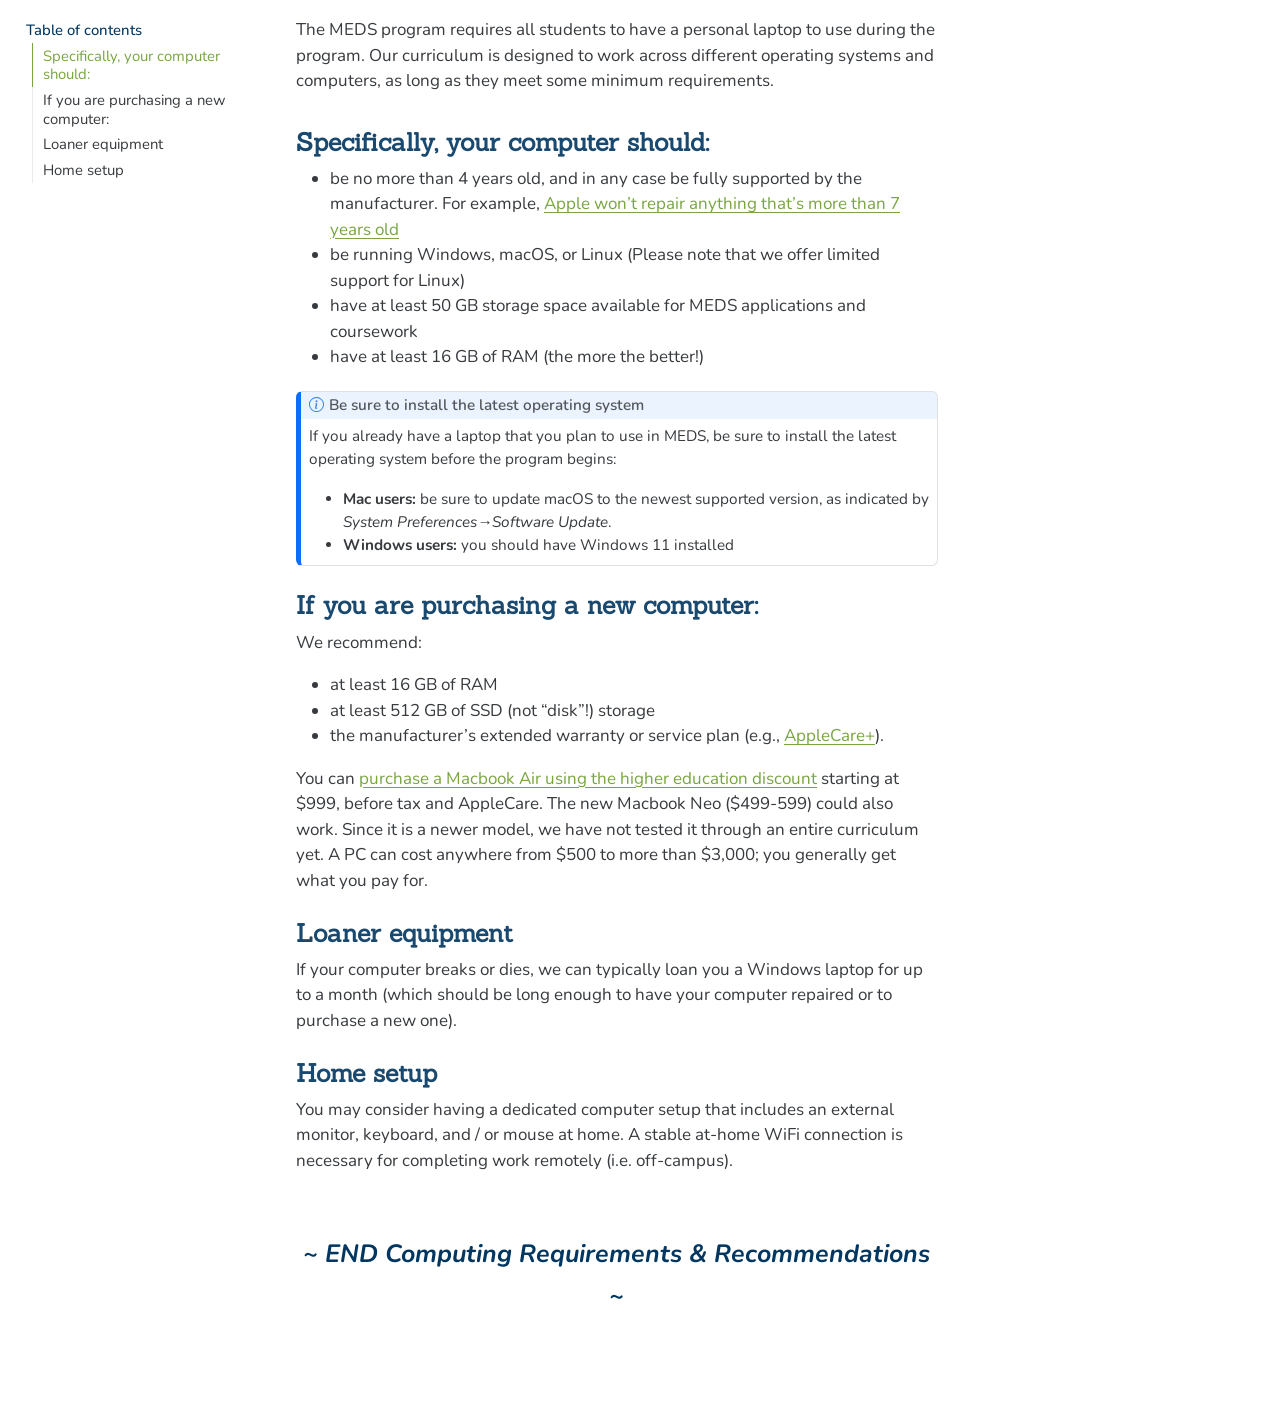
==== comp-reqs.html @ 6bcb0247 "updated computer requirements" ====
<!DOCTYPE html>
<html xmlns="http://www.w3.org/1999/xhtml" lang="en" xml:lang="en"><head>

<meta charset="utf-8">
<meta name="generator" content="quarto-1.8.25">

<meta name="viewport" content="width=device-width, initial-scale=1.0, user-scalable=yes">


<title>comp-reqs</title>
<style>
code{white-space: pre-wrap;}
span.smallcaps{font-variant: small-caps;}
div.columns{display: flex; gap: min(4vw, 1.5em);}
div.column{flex: auto; overflow-x: auto;}
div.hanging-indent{margin-left: 1.5em; text-indent: -1.5em;}
ul.task-list{list-style: none;}
ul.task-list li input[type="checkbox"] {
  width: 0.8em;
  margin: 0 0.8em 0.2em -1em; /* quarto-specific, see https://github.com/quarto-dev/quarto-cli/issues/4556 */ 
  vertical-align: middle;
}
</style>


<script src="comp-reqs_files/libs/clipboard/clipboard.min.js"></script>
<script src="comp-reqs_files/libs/quarto-html/quarto.js" type="module"></script>
<script src="comp-reqs_files/libs/quarto-html/tabsets/tabsets.js" type="module"></script>
<script src="comp-reqs_files/libs/quarto-html/axe/axe-check.js" type="module"></script>
<script src="comp-reqs_files/libs/quarto-html/popper.min.js"></script>
<script src="comp-reqs_files/libs/quarto-html/tippy.umd.min.js"></script>
<script src="comp-reqs_files/libs/quarto-html/anchor.min.js"></script>
<link href="comp-reqs_files/libs/quarto-html/tippy.css" rel="stylesheet">
<link href="comp-reqs_files/libs/quarto-html/quarto-syntax-highlighting-cd4e4562af9062d9f200841793bf5c06.css" rel="stylesheet" id="quarto-text-highlighting-styles">
<script src="comp-reqs_files/libs/bootstrap/bootstrap.min.js"></script>
<link href="comp-reqs_files/libs/bootstrap/bootstrap-icons.css" rel="stylesheet">
<link href="comp-reqs_files/libs/bootstrap/bootstrap-346fa3a6c0a122e5150178d646d0d5ee.min.css" rel="stylesheet" append-hash="true" id="quarto-bootstrap" data-mode="light">
<style>html{ scroll-behavior: smooth; }</style>


</head>

<body class="quarto-light">

<div id="quarto-content" class="page-columns page-rows-contents page-layout-article toc-left">
<div id="quarto-sidebar-toc-left" class="sidebar toc-left">
  <nav id="TOC" role="doc-toc" class="toc-active">
    <h2 id="toc-title">Table of contents</h2>
   
  <ul>
  <li><a href="#req-comp-specs" id="toc-req-comp-specs" class="nav-link active" data-scroll-target="#req-comp-specs">Specifically, your computer should:</a></li>
  <li><a href="#new-comps" id="toc-new-comps" class="nav-link" data-scroll-target="#new-comps">If you are purchasing a new computer:</a></li>
  <li><a href="#loaner-equipment" id="toc-loaner-equipment" class="nav-link" data-scroll-target="#loaner-equipment">Loaner equipment</a></li>
  <li><a href="#home-setup" id="toc-home-setup" class="nav-link" data-scroll-target="#home-setup">Home setup</a></li>
  </ul>
</nav>
</div>
<div id="quarto-margin-sidebar" class="sidebar margin-sidebar zindex-bottom">
</div>
<main class="content" id="quarto-document-content">




<p>The MEDS program requires all students to have a personal laptop to use during the program. Our curriculum is designed to work across different operating systems and computers, as long as they meet some minimum requirements.</p>
<section id="req-comp-specs" class="level3">
<h3 class="anchored" data-anchor-id="req-comp-specs">Specifically, your computer should:</h3>
<ul>
<li>be no more than 4 years old, and in any case be fully supported by the manufacturer. For example, <a href="https://support.apple.com/en-us/HT201624">Apple won’t repair anything that’s more than 7 years old</a><br>
</li>
<li>be running Windows, macOS, or Linux (Please note that we offer limited support for Linux)<br>
</li>
<li>have at least 50 GB storage space available for MEDS applications and coursework<br>
</li>
<li>have at least 16 GB of RAM (the more the better!)</li>
</ul>
<div class="callout callout-style-default callout-note callout-titled">
<div class="callout-header d-flex align-content-center">
<div class="callout-icon-container">
<i class="callout-icon"></i>
</div>
<div class="callout-title-container flex-fill">
<span class="screen-reader-only">Note</span>Be sure to install the latest operating system
</div>
</div>
<div class="callout-body-container callout-body">
<p>If you already have a laptop that you plan to use in MEDS, be sure to install the latest operating system before the program begins:</p>
<ul>
<li><strong>Mac users:</strong> be sure to update macOS to the newest supported version, as indicated by <em>System Preferences→Software Update</em>.</li>
<li><strong>Windows users:</strong> you should have Windows 11 installed</li>
</ul>
</div>
</div>
</section>
<section id="new-comps" class="level3">
<h3 class="anchored" data-anchor-id="new-comps">If you are purchasing a new computer:</h3>
<p>We recommend:</p>
<ul>
<li>at least 16 GB of RAM</li>
<li>at least 512 GB of SSD (not “disk”!) storage</li>
<li>the manufacturer’s extended warranty or service plan (e.g., <a href="https://www.apple.com/support/products/mac/">AppleCare+</a>).</li>
</ul>
<!-- ~~If you are trying to decide between Mac and Windows we would recommend a Mac, but if you purchase or already have a Windows PC, don’t worry that will be just fine as long as it meets our minimum requirements.~~ Choosing between a Mac and Windows machine (aka a PC) can be a personal and / or financial preference. If you're having trouble deciding between the two, we recommend a Mac -- these are popular and user-friendly machines, and the majority of our instructors / staff are Mac users. -->
<p>You can <a href="https://www.apple.com/us-hed/shop">purchase a Macbook Air using the higher education discount</a> starting at $999, before tax and AppleCare. The new Macbook Neo ($499-599) could also work. Since it is a newer model, we have not tested it through an entire curriculum yet. A PC can cost anywhere from $500 to more than $3,000; you generally get what you pay for.</p>
</section>
<section id="loaner-equipment" class="level3">
<h3 class="anchored" data-anchor-id="loaner-equipment">Loaner equipment</h3>
<p>If your computer breaks or dies, we can typically loan you a Windows laptop for up to a month (which should be long enough to have your computer repaired or to purchase a new one).</p>
</section>
<section id="home-setup" class="level3">
<h3 class="anchored" data-anchor-id="home-setup">Home setup</h3>
<p>You may consider having a dedicated computer setup that includes an external monitor, keyboard, and / or mouse at home. A stable at-home WiFi connection is necessary for completing work remotely (i.e.&nbsp;off-campus).</p>
<p><br></p>
<div class="center-text body-text-l dark-blue-text">
<p><strong><em>~ END Computing Requirements &amp; Recommendations ~</em></strong></p>
</div>
</section>

</main>
<!-- /main column -->
<script id="quarto-html-after-body" type="application/javascript">
  window.document.addEventListener("DOMContentLoaded", function (event) {
    const icon = "";
    const anchorJS = new window.AnchorJS();
    anchorJS.options = {
      placement: 'right',
      icon: icon
    };
    anchorJS.add('.anchored');
    const isCodeAnnotation = (el) => {
      for (const clz of el.classList) {
        if (clz.startsWith('code-annotation-')) {                     
          return true;
        }
      }
      return false;
    }
    const onCopySuccess = function(e) {
      // button target
      const button = e.trigger;
      // don't keep focus
      button.blur();
      // flash "checked"
      button.classList.add('code-copy-button-checked');
      var currentTitle = button.getAttribute("title");
      button.setAttribute("title", "Copied!");
      let tooltip;
      if (window.bootstrap) {
        button.setAttribute("data-bs-toggle", "tooltip");
        button.setAttribute("data-bs-placement", "left");
        button.setAttribute("data-bs-title", "Copied!");
        tooltip = new bootstrap.Tooltip(button, 
          { trigger: "manual", 
            customClass: "code-copy-button-tooltip",
            offset: [0, -8]});
        tooltip.show();    
      }
      setTimeout(function() {
        if (tooltip) {
          tooltip.hide();
          button.removeAttribute("data-bs-title");
          button.removeAttribute("data-bs-toggle");
          button.removeAttribute("data-bs-placement");
        }
        button.setAttribute("title", currentTitle);
        button.classList.remove('code-copy-button-checked');
      }, 1000);
      // clear code selection
      e.clearSelection();
    }
    const getTextToCopy = function(trigger) {
      const outerScaffold = trigger.parentElement.cloneNode(true);
      const codeEl = outerScaffold.querySelector('code');
      for (const childEl of codeEl.children) {
        if (isCodeAnnotation(childEl)) {
          childEl.remove();
        }
      }
      return codeEl.innerText;
    }
    const clipboard = new window.ClipboardJS('.code-copy-button:not([data-in-quarto-modal])', {
      text: getTextToCopy
    });
    clipboard.on('success', onCopySuccess);
    if (window.document.getElementById('quarto-embedded-source-code-modal')) {
      const clipboardModal = new window.ClipboardJS('.code-copy-button[data-in-quarto-modal]', {
        text: getTextToCopy,
        container: window.document.getElementById('quarto-embedded-source-code-modal')
      });
      clipboardModal.on('success', onCopySuccess);
    }
      var localhostRegex = new RegExp(/^(?:http|https):\/\/localhost\:?[0-9]*\//);
      var mailtoRegex = new RegExp(/^mailto:/);
        var filterRegex = new RegExp('/' + window.location.host + '/');
      var isInternal = (href) => {
          return filterRegex.test(href) || localhostRegex.test(href) || mailtoRegex.test(href);
      }
      // Inspect non-navigation links and adorn them if external
     var links = window.document.querySelectorAll('a[href]:not(.nav-link):not(.navbar-brand):not(.toc-action):not(.sidebar-link):not(.sidebar-item-toggle):not(.pagination-link):not(.no-external):not([aria-hidden]):not(.dropdown-item):not(.quarto-navigation-tool):not(.about-link)');
      for (var i=0; i<links.length; i++) {
        const link = links[i];
        if (!isInternal(link.href)) {
          // undo the damage that might have been done by quarto-nav.js in the case of
          // links that we want to consider external
          if (link.dataset.originalHref !== undefined) {
            link.href = link.dataset.originalHref;
          }
        }
      }
    function tippyHover(el, contentFn, onTriggerFn, onUntriggerFn) {
      const config = {
        allowHTML: true,
        maxWidth: 500,
        delay: 100,
        arrow: false,
        appendTo: function(el) {
            return el.parentElement;
        },
        interactive: true,
        interactiveBorder: 10,
        theme: 'quarto',
        placement: 'bottom-start',
      };
      if (contentFn) {
        config.content = contentFn;
      }
      if (onTriggerFn) {
        config.onTrigger = onTriggerFn;
      }
      if (onUntriggerFn) {
        config.onUntrigger = onUntriggerFn;
      }
      window.tippy(el, config); 
    }
    const noterefs = window.document.querySelectorAll('a[role="doc-noteref"]');
    for (var i=0; i<noterefs.length; i++) {
      const ref = noterefs[i];
      tippyHover(ref, function() {
        // use id or data attribute instead here
        let href = ref.getAttribute('data-footnote-href') || ref.getAttribute('href');
        try { href = new URL(href).hash; } catch {}
        const id = href.replace(/^#\/?/, "");
        const note = window.document.getElementById(id);
        if (note) {
          return note.innerHTML;
        } else {
          return "";
        }
      });
    }
    const xrefs = window.document.querySelectorAll('a.quarto-xref');
    const processXRef = (id, note) => {
      // Strip column container classes
      const stripColumnClz = (el) => {
        el.classList.remove("page-full", "page-columns");
        if (el.children) {
          for (const child of el.children) {
            stripColumnClz(child);
          }
        }
      }
      stripColumnClz(note)
      if (id === null || id.startsWith('sec-')) {
        // Special case sections, only their first couple elements
        const container = document.createElement("div");
        if (note.children && note.children.length > 2) {
          container.appendChild(note.children[0].cloneNode(true));
          for (let i = 1; i < note.children.length; i++) {
            const child = note.children[i];
            if (child.tagName === "P" && child.innerText === "") {
              continue;
            } else {
              container.appendChild(child.cloneNode(true));
              break;
            }
          }
          if (window.Quarto?.typesetMath) {
            window.Quarto.typesetMath(container);
          }
          return container.innerHTML
        } else {
          if (window.Quarto?.typesetMath) {
            window.Quarto.typesetMath(note);
          }
          return note.innerHTML;
        }
      } else {
        // Remove any anchor links if they are present
        const anchorLink = note.querySelector('a.anchorjs-link');
        if (anchorLink) {
          anchorLink.remove();
        }
        if (window.Quarto?.typesetMath) {
          window.Quarto.typesetMath(note);
        }
        if (note.classList.contains("callout")) {
          return note.outerHTML;
        } else {
          return note.innerHTML;
        }
      }
    }
    for (var i=0; i<xrefs.length; i++) {
      const xref = xrefs[i];
      tippyHover(xref, undefined, function(instance) {
        instance.disable();
        let url = xref.getAttribute('href');
        let hash = undefined; 
        if (url.startsWith('#')) {
          hash = url;
        } else {
          try { hash = new URL(url).hash; } catch {}
        }
        if (hash) {
          const id = hash.replace(/^#\/?/, "");
          const note = window.document.getElementById(id);
          if (note !== null) {
            try {
              const html = processXRef(id, note.cloneNode(true));
              instance.setContent(html);
            } finally {
              instance.enable();
              instance.show();
            }
          } else {
            // See if we can fetch this
            fetch(url.split('#')[0])
            .then(res => res.text())
            .then(html => {
              const parser = new DOMParser();
              const htmlDoc = parser.parseFromString(html, "text/html");
              const note = htmlDoc.getElementById(id);
              if (note !== null) {
                const html = processXRef(id, note);
                instance.setContent(html);
              } 
            }).finally(() => {
              instance.enable();
              instance.show();
            });
          }
        } else {
          // See if we can fetch a full url (with no hash to target)
          // This is a special case and we should probably do some content thinning / targeting
          fetch(url)
          .then(res => res.text())
          .then(html => {
            const parser = new DOMParser();
            const htmlDoc = parser.parseFromString(html, "text/html");
            const note = htmlDoc.querySelector('main.content');
            if (note !== null) {
              // This should only happen for chapter cross references
              // (since there is no id in the URL)
              // remove the first header
              if (note.children.length > 0 && note.children[0].tagName === "HEADER") {
                note.children[0].remove();
              }
              const html = processXRef(null, note);
              instance.setContent(html);
            } 
          }).finally(() => {
            instance.enable();
            instance.show();
          });
        }
      }, function(instance) {
      });
    }
        let selectedAnnoteEl;
        const selectorForAnnotation = ( cell, annotation) => {
          let cellAttr = 'data-code-cell="' + cell + '"';
          let lineAttr = 'data-code-annotation="' +  annotation + '"';
          const selector = 'span[' + cellAttr + '][' + lineAttr + ']';
          return selector;
        }
        const selectCodeLines = (annoteEl) => {
          const doc = window.document;
          const targetCell = annoteEl.getAttribute("data-target-cell");
          const targetAnnotation = annoteEl.getAttribute("data-target-annotation");
          const annoteSpan = window.document.querySelector(selectorForAnnotation(targetCell, targetAnnotation));
          const lines = annoteSpan.getAttribute("data-code-lines").split(",");
          const lineIds = lines.map((line) => {
            return targetCell + "-" + line;
          })
          let top = null;
          let height = null;
          let parent = null;
          if (lineIds.length > 0) {
              //compute the position of the single el (top and bottom and make a div)
              const el = window.document.getElementById(lineIds[0]);
              top = el.offsetTop;
              height = el.offsetHeight;
              parent = el.parentElement.parentElement;
            if (lineIds.length > 1) {
              const lastEl = window.document.getElementById(lineIds[lineIds.length - 1]);
              const bottom = lastEl.offsetTop + lastEl.offsetHeight;
              height = bottom - top;
            }
            if (top !== null && height !== null && parent !== null) {
              // cook up a div (if necessary) and position it 
              let div = window.document.getElementById("code-annotation-line-highlight");
              if (div === null) {
                div = window.document.createElement("div");
                div.setAttribute("id", "code-annotation-line-highlight");
                div.style.position = 'absolute';
                parent.appendChild(div);
              }
              div.style.top = top - 2 + "px";
              div.style.height = height + 4 + "px";
              div.style.left = 0;
              let gutterDiv = window.document.getElementById("code-annotation-line-highlight-gutter");
              if (gutterDiv === null) {
                gutterDiv = window.document.createElement("div");
                gutterDiv.setAttribute("id", "code-annotation-line-highlight-gutter");
                gutterDiv.style.position = 'absolute';
                const codeCell = window.document.getElementById(targetCell);
                const gutter = codeCell.querySelector('.code-annotation-gutter');
                gutter.appendChild(gutterDiv);
              }
              gutterDiv.style.top = top - 2 + "px";
              gutterDiv.style.height = height + 4 + "px";
            }
            selectedAnnoteEl = annoteEl;
          }
        };
        const unselectCodeLines = () => {
          const elementsIds = ["code-annotation-line-highlight", "code-annotation-line-highlight-gutter"];
          elementsIds.forEach((elId) => {
            const div = window.document.getElementById(elId);
            if (div) {
              div.remove();
            }
          });
          selectedAnnoteEl = undefined;
        };
          // Handle positioning of the toggle
      window.addEventListener(
        "resize",
        throttle(() => {
          elRect = undefined;
          if (selectedAnnoteEl) {
            selectCodeLines(selectedAnnoteEl);
          }
        }, 10)
      );
      function throttle(fn, ms) {
      let throttle = false;
      let timer;
        return (...args) => {
          if(!throttle) { // first call gets through
              fn.apply(this, args);
              throttle = true;
          } else { // all the others get throttled
              if(timer) clearTimeout(timer); // cancel #2
              timer = setTimeout(() => {
                fn.apply(this, args);
                timer = throttle = false;
              }, ms);
          }
        };
      }
        // Attach click handler to the DT
        const annoteDls = window.document.querySelectorAll('dt[data-target-cell]');
        for (const annoteDlNode of annoteDls) {
          annoteDlNode.addEventListener('click', (event) => {
            const clickedEl = event.target;
            if (clickedEl !== selectedAnnoteEl) {
              unselectCodeLines();
              const activeEl = window.document.querySelector('dt[data-target-cell].code-annotation-active');
              if (activeEl) {
                activeEl.classList.remove('code-annotation-active');
              }
              selectCodeLines(clickedEl);
              clickedEl.classList.add('code-annotation-active');
            } else {
              // Unselect the line
              unselectCodeLines();
              clickedEl.classList.remove('code-annotation-active');
            }
          });
        }
    const findCites = (el) => {
      const parentEl = el.parentElement;
      if (parentEl) {
        const cites = parentEl.dataset.cites;
        if (cites) {
          return {
            el,
            cites: cites.split(' ')
          };
        } else {
          return findCites(el.parentElement)
        }
      } else {
        return undefined;
      }
    };
    var bibliorefs = window.document.querySelectorAll('a[role="doc-biblioref"]');
    for (var i=0; i<bibliorefs.length; i++) {
      const ref = bibliorefs[i];
      const citeInfo = findCites(ref);
      if (citeInfo) {
        tippyHover(citeInfo.el, function() {
          var popup = window.document.createElement('div');
          citeInfo.cites.forEach(function(cite) {
            var citeDiv = window.document.createElement('div');
            citeDiv.classList.add('hanging-indent');
            citeDiv.classList.add('csl-entry');
            var biblioDiv = window.document.getElementById('ref-' + cite);
            if (biblioDiv) {
              citeDiv.innerHTML = biblioDiv.innerHTML;
            }
            popup.appendChild(citeDiv);
          });
          return popup.innerHTML;
        });
      }
    }
  });
  </script>
</div> <!-- /content -->




<script src="comp-reqs_files/libs/quarto-html/zenscroll-min.js"></script>
</body></html>
---- comp-reqs_files/libs/quarto-html/tippy.css ----
.tippy-box[data-animation=fade][data-state=hidden]{opacity:0}[data-tippy-root]{max-width:calc(100vw - 10px)}.tippy-box{position:relative;background-color:#333;color:#fff;border-radius:4px;font-size:14px;line-height:1.4;white-space:normal;outline:0;transition-property:transform,visibility,opacity}.tippy-box[data-placement^=top]>.tippy-arrow{bottom:0}.tippy-box[data-placement^=top]>.tippy-arrow:before{bottom:-7px;left:0;border-width:8px 8px 0;border-top-color:initial;transform-origin:center top}.tippy-box[data-placement^=bottom]>.tippy-arrow{top:0}.tippy-box[data-placement^=bottom]>.tippy-arrow:before{top:-7px;left:0;border-width:0 8px 8px;border-bottom-color:initial;transform-origin:center bottom}.tippy-box[data-placement^=left]>.tippy-arrow{right:0}.tippy-box[data-placement^=left]>.tippy-arrow:before{border-width:8px 0 8px 8px;border-left-color:initial;right:-7px;transform-origin:center left}.tippy-box[data-placement^=right]>.tippy-arrow{left:0}.tippy-box[data-placement^=right]>.tippy-arrow:before{left:-7px;border-width:8px 8px 8px 0;border-right-color:initial;transform-origin:center right}.tippy-box[data-inertia][data-state=visible]{transition-timing-function:cubic-bezier(.54,1.5,.38,1.11)}.tippy-arrow{width:16px;height:16px;color:#333}.tippy-arrow:before{content:"";position:absolute;border-color:transparent;border-style:solid}.tippy-content{position:relative;padding:5px 9px;z-index:1}
---- comp-reqs_files/libs/quarto-html/quarto-syntax-highlighting-cd4e4562af9062d9f200841793bf5c06.css ----
/* quarto syntax highlight colors */
:root {
  --quarto-hl-ot-color: #003B4F;
  --quarto-hl-at-color: #657422;
  --quarto-hl-ss-color: #20794D;
  --quarto-hl-an-color: #5E5E5E;
  --quarto-hl-fu-color: #4758AB;
  --quarto-hl-st-color: #20794D;
  --quarto-hl-cf-color: #003B4F;
  --quarto-hl-op-color: #5E5E5E;
  --quarto-hl-er-color: #AD0000;
  --quarto-hl-bn-color: #AD0000;
  --quarto-hl-al-color: #AD0000;
  --quarto-hl-va-color: #111111;
  --quarto-hl-bu-color: inherit;
  --quarto-hl-ex-color: inherit;
  --quarto-hl-pp-color: #AD0000;
  --quarto-hl-in-color: #5E5E5E;
  --quarto-hl-vs-color: #20794D;
  --quarto-hl-wa-color: #5E5E5E;
  --quarto-hl-do-color: #5E5E5E;
  --quarto-hl-im-color: #00769E;
  --quarto-hl-ch-color: #20794D;
  --quarto-hl-dt-color: #AD0000;
  --quarto-hl-fl-color: #AD0000;
  --quarto-hl-co-color: #5E5E5E;
  --quarto-hl-cv-color: #5E5E5E;
  --quarto-hl-cn-color: #8f5902;
  --quarto-hl-sc-color: #5E5E5E;
  --quarto-hl-dv-color: #AD0000;
  --quarto-hl-kw-color: #003B4F;
}

/* other quarto variables */
:root {
  --quarto-font-monospace: "Roboto Mono", monospace;
}

/* syntax highlight based on Pandoc's rules */
pre > code.sourceCode > span {
  color: #003B4F;
}

code.sourceCode > span {
  color: #003B4F;
}

div.sourceCode,
div.sourceCode pre.sourceCode {
  color: #003B4F;
}

/* Normal */
code span {
  color: #003B4F;
}

/* Alert */
code span.al {
  color: #AD0000;
  font-style: inherit;
}

/* Annotation */
code span.an {
  color: #5E5E5E;
  font-style: inherit;
}

/* Attribute */
code span.at {
  color: #657422;
  font-style: inherit;
}

/* BaseN */
code span.bn {
  color: #AD0000;
  font-style: inherit;
}

/* BuiltIn */
code span.bu {
  font-style: inherit;
}

/* ControlFlow */
code span.cf {
  color: #003B4F;
  font-weight: bold;
  font-style: inherit;
}

/* Char */
code span.ch {
  color: #20794D;
  font-style: inherit;
}

/* Constant */
code span.cn {
  color: #8f5902;
  font-style: inherit;
}

/* Comment */
code span.co {
  color: #5E5E5E;
  font-style: inherit;
}

/* CommentVar */
code span.cv {
  color: #5E5E5E;
  font-style: italic;
}

/* Documentation */
code span.do {
  color: #5E5E5E;
  font-style: italic;
}

/* DataType */
code span.dt {
  color: #AD0000;
  font-style: inherit;
}

/* DecVal */
code span.dv {
  color: #AD0000;
  font-style: inherit;
}

/* Error */
code span.er {
  color: #AD0000;
  font-style: inherit;
}

/* Extension */
code span.ex {
  font-style: inherit;
}

/* Float */
code span.fl {
  color: #AD0000;
  font-style: inherit;
}

/* Function */
code span.fu {
  color: #4758AB;
  font-style: inherit;
}

/* Import */
code span.im {
  color: #00769E;
  font-style: inherit;
}

/* Information */
code span.in {
  color: #5E5E5E;
  font-style: inherit;
}

/* Keyword */
code span.kw {
  color: #003B4F;
  font-weight: bold;
  font-style: inherit;
}

/* Operator */
code span.op {
  color: #5E5E5E;
  font-style: inherit;
}

/* Other */
code span.ot {
  color: #003B4F;
  font-style: inherit;
}

/* Preprocessor */
code span.pp {
  color: #AD0000;
  font-style: inherit;
}

/* SpecialChar */
code span.sc {
  color: #5E5E5E;
  font-style: inherit;
}

/* SpecialString */
code span.ss {
  color: #20794D;
  font-style: inherit;
}

/* String */
code span.st {
  color: #20794D;
  font-style: inherit;
}

/* Variable */
code span.va {
  color: #111111;
  font-style: inherit;
}

/* VerbatimString */
code span.vs {
  color: #20794D;
  font-style: inherit;
}

/* Warning */
code span.wa {
  color: #5E5E5E;
  font-style: italic;
}

.prevent-inlining {
  content: "</";
}

/*# sourceMappingURL=d6589a00f457c80017bb083d7f84ec43.css.map */
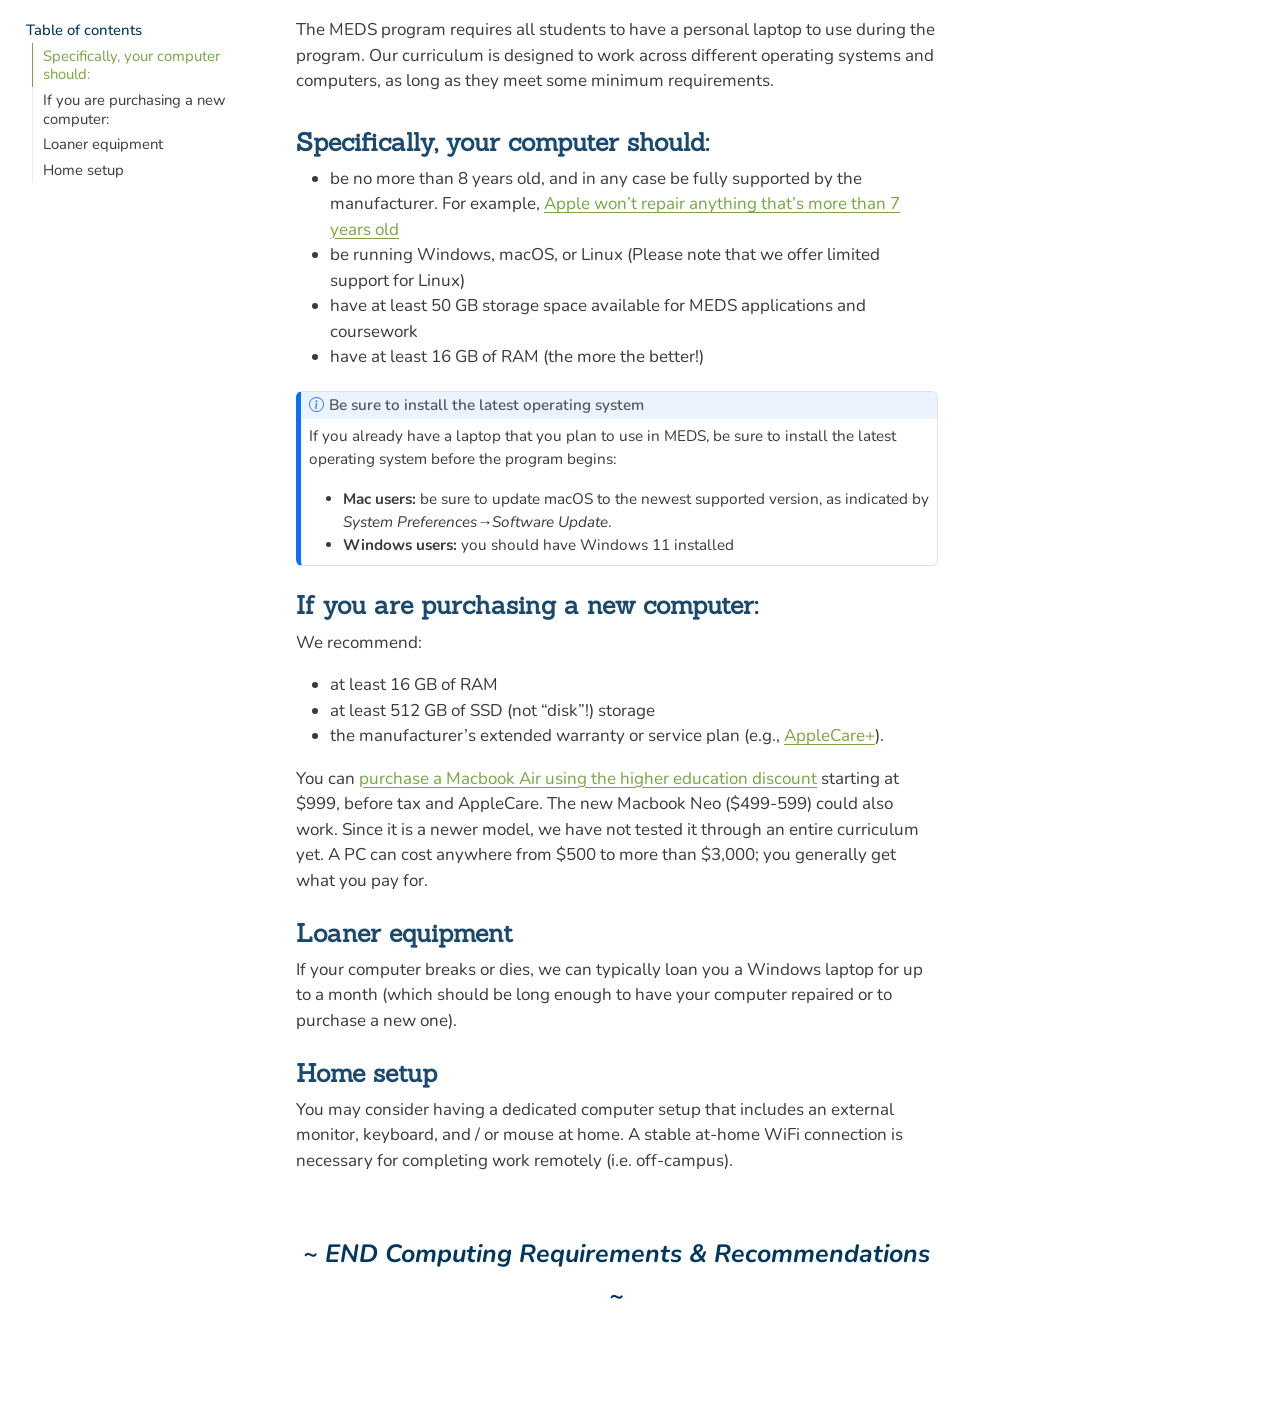
==== commit 483636db: "removed the 4 year old computer line" ====
--- a/comp-reqs.html
+++ b/comp-reqs.html
@@ -66,7 +66,7 @@
 <section id="req-comp-specs" class="level3">
 <h3 class="anchored" data-anchor-id="req-comp-specs">Specifically, your computer should:</h3>
 <ul>
-<li>be no more than 4 years old, and in any case be fully supported by the manufacturer. For example, <a href="https://support.apple.com/en-us/HT201624">Apple won’t repair anything that’s more than 7 years old</a><br>
+<li>be no more than 8 years old, and in any case be fully supported by the manufacturer. For example, <a href="https://support.apple.com/en-us/HT201624">Apple won’t repair anything that’s more than 7 years old</a><br>
 </li>
 <li>be running Windows, macOS, or Linux (Please note that we offer limited support for Linux)<br>
 </li>
